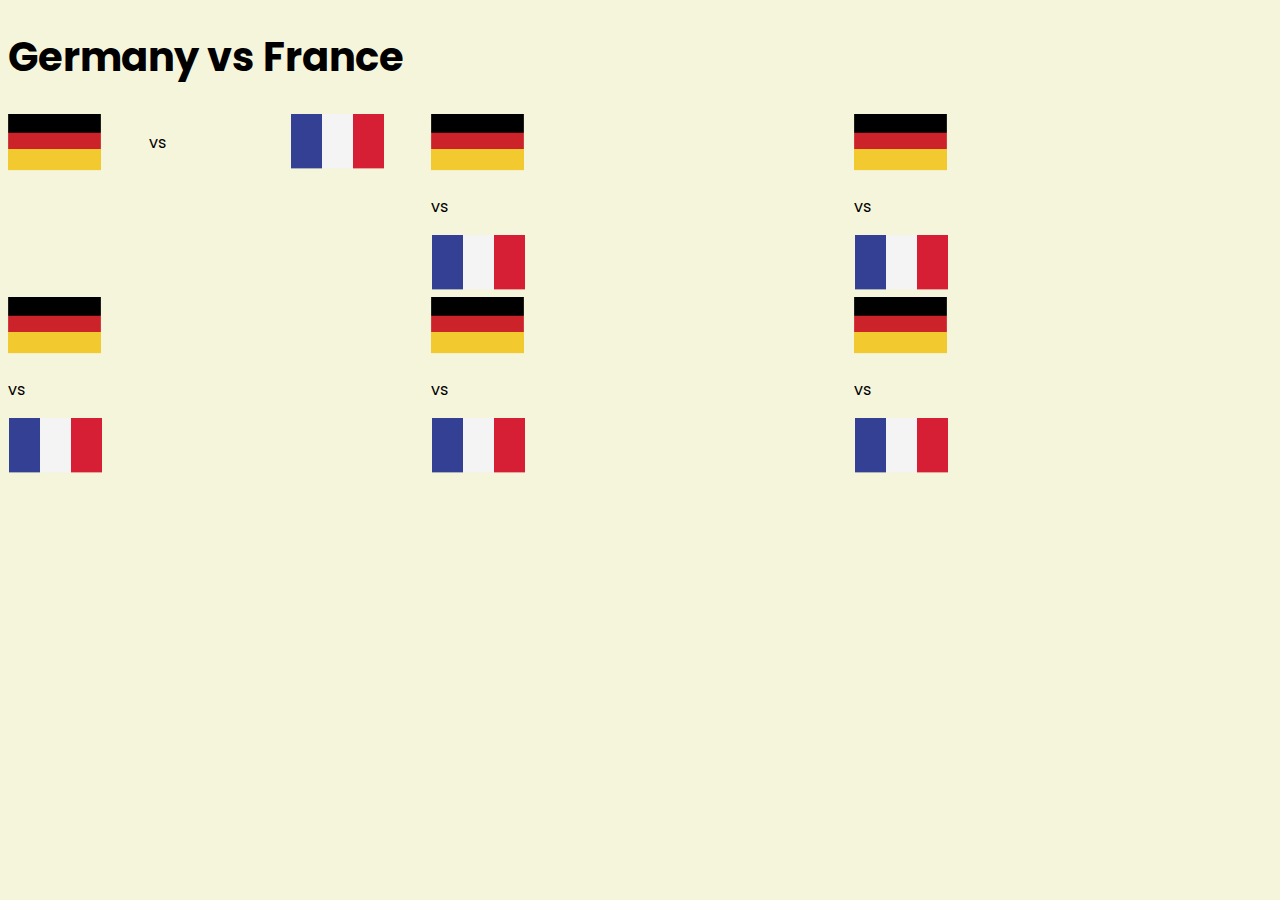
==== upcomming.html @ 7f94498f "working on3" ====
<!DOCTYPE html>
<html lang="en">

<head>
    <meta charset="UTF-8">
    <meta http-equiv="X-UA-Compatible" content="IE=edge">
    <meta name="viewport" content="width=device-width, initial-scale=1.0">
    <title>Document</title>
    <link rel="stylesheet" href="css/style.css">
</head>

<body>
    <h1>Germany vs France</h1>
    <div class="grid-flag">
        <div class="grid-flag">
            <div>
                <img src="assets/germany Flag.png" alt="">
            </div>
            <div>
                <p>vs</p>
            </div>
            <div><img src="assets/Flag.png" alt=""></div>
        </div>
        <div>
            <div>
                <img src="assets/germany Flag.png" alt="">
            </div>
            <div>
                <p>vs</p>
            </div>
            <div><img src="assets/Flag.png" alt=""></div>
        </div>
        <div>
            <div>
                <img src="assets/germany Flag.png" alt="">
            </div>
            <div>
                <p>vs</p>
            </div>
            <div><img src="assets/Flag.png" alt=""></div>
        </div>
        <div>
            <div>
                <img src="assets/germany Flag.png" alt="">
            </div>
            <div>
                <p>vs</p>
            </div>
            <div><img src="assets/Flag.png" alt=""></div>
        </div>
        <div>
            <div>
                <img src="assets/germany Flag.png" alt="">
            </div>
            <div>
                <p>vs</p>
            </div>
            <div><img src="assets/Flag.png" alt=""></div>
        </div>
        <div>
            <div>
                <img src="assets/germany Flag.png" alt="">
            </div>
            <div>
                <p>vs</p>
            </div>
            <div><img src="assets/Flag.png" alt=""></div>
        </div>
</body>

</html>
---- css/style.css ----
/* google font poppins */
@import url('https://fonts.googleapis.com/css2?family=Poppins:wght@400;500&display=swap');

/* common styles body */
body {
    font-family: 'Poppins', sans-serif;
    background-color: beige;
}

h1 {
    font-size: 40px;
}

/* main styles */
main {
    margin: 25px 60px 25px 60px;
}

/* header styles */
header {
    display: flex;
    padding-left: 80px;
    padding-right: 80px;
    padding-top: 60px;
    padding-bottom: 40px;
    background-color: rgb(22, 21, 21);
    margin-bottom: 20px;
    color: white;
}

.half-width {
    width: 50%;
}

.half-width img {
    width: 100%;
}

.link-button {
    padding: 5px 30px;
    background-color: rgb(206, 39, 39);
    text-decoration: none;
    color: white;
    font-weight: 700;
}

.fa-angle-right .filled {
    color: rgb(71, 63, 63);
    font-size: 20px;

}

/* Transfer container styles */
/* .player-transfer-padding {
    padding: 20px;
} */

.transfer-container {
    /* display: flex; */
    display: grid;
    grid-template-columns: repeat(2, 1fr);
    /* grid-column-gap: 20px; */
    justify-content: center;

}

.single-player-container {
    display: grid;
    grid-template-columns: repeat(3, 1fr);
    grid-column-gap: 15px;
    /* padding: 20px; */
    width: 70%;
    align-items: center;
}

.player {
    margin-bottom: 20px;
    border-radius: 14px;
    border: 2px solid;
}

.players img {
    width: 80%;
}

/* 3 button link style*/
.button-shape {
    text-decoration: none;
    text-align: center;

    background-color: white;

    border-radius: 5px;
    font-weight: 700;
    padding: 5px 20px;
}

.shape1 {
    text-decoration: none;
    color: black;
    background-color: white;
}

.shape2 {
    text-decoration: none;
    color: black;
}

#shape3 {
    text-decoration: none;
    background-color: red;
    color: black;
}

.half-width-Tsection-player {
    width: 70%;

}

.button-block {
    display: grid;
    grid-template-columns: repeat(1, 1fr);
    /* width: 210px; */
    height: 180px;
    padding: 20px;
    margin: 5px;
    background-color: rgb(20, 19, 19);
    /* border-color: black; */
    color: white;
    justify-content: center;
    align-items: center;
}

.transfer-shape {
    border: 1px solid;
    color: black;
    /* margin: 10px 10px 10px 10px; */
}

/* Trns-Live-padding */
.Trns-Live-padding {
    /* text-align: center; */
    justify-content: center;
    justify-items: center;

}

/* icon area */
.icon-area {
    padding-left: 15px;
    padding-right: 20px;
}

.icon-grid {
    display: grid;
    grid-template-columns: repeat(2, 1fr);
    grid-column-gap: 5px;
    /* padding: 10px; */
}

.transfer-block-pad {
    padding: 20px;
}

/* footer section */
footer {
    background-color: black;
    color: white;
    height: 250px;
    text-align: center;
    padding: 80px;
}

.footer-grid {
    display: grid;
    grid-template-rows: repeat(6, 1fr);
    /* grid-template-columns: repeat(1, 1fr); */
    align-items: center;
    justify-content: center;
}

.line {
    background-color: white;
    height: 2px;
    margin: 5px;
}

.fa {
    padding: 20px;
    font-size: 30px;
    width: 50px;
    text-align: center;
    text-decoration: none;
    margin: 5px 2px;
}

.fa:hover {
    opacity: 0.7;
}

.fa-facebook {
    color: white;
}

/* upcomming page section */
.grid-flag {
    display: grid;
    grid-template-columns: repeat(3, 1fr);
    grid-column-gap: 5px;
}

/* Media query */

/* Media query for mobile device */
@media only screen and (max-width:688px) {
    header {
        display: grid;
        grid-template-columns: repeat(1, 1fr);
        align-items: center;
    }

    .half-width {
        width: 50%;
    }

    .half-width img {
        width: 100%;
    }

    .transfer-container {
        display: grid;
        grid-template-columns: repeat(1, 1fr);
        grid-column-gap: 15px;
        justify-content: center;
        background-color: aquamarine;
    }

    .button-block {
        color: white;
    }

    .single-player-container {
        display: grid;
        grid-template-columns: repeat(1, 1fr);
        grid-column-gap: 15px;
        /* padding: 20px; */
        align-items: center;
    }

    footer>div {
        display: grid;
        grid-template-columns: repeat(1, 1fr);
        align-items: center;
        justify-content: center;
    }
}

/* Media query for tablet device */
@media (min-width:689px) and (max-width:992px) {
    .transfer-container {
        /* display: flex; */
        display: grid;
        grid-template-columns: repeat(1, 1fr);
        grid-column-gap: 15px;
        justify-content: center;
        background-color: aquamarine;

    }

    /* edit button shape */
    .button-shape {
        text-decoration: none;
        text-align: center;

        background-color: white;

        border-radius: 5px;
        font-weight: 700;
        padding: 5px 20px;
    }

    #shape3 {
        text-decoration: none;
        background-color: rgb(211, 50, 189);

    }

    .button-block {
        display: flex;

        /* margin: 5px; */
        /* border-color: black; */
        color: white;
        /* justify-content: center;
        align-items: center; */
    }

    .single-player-container {
        display: grid;
        grid-template-columns: repeat(2, 1fr);
        grid-column-gap: 15px;
        /* padding: 20px; */
        align-items: center;
    }
}
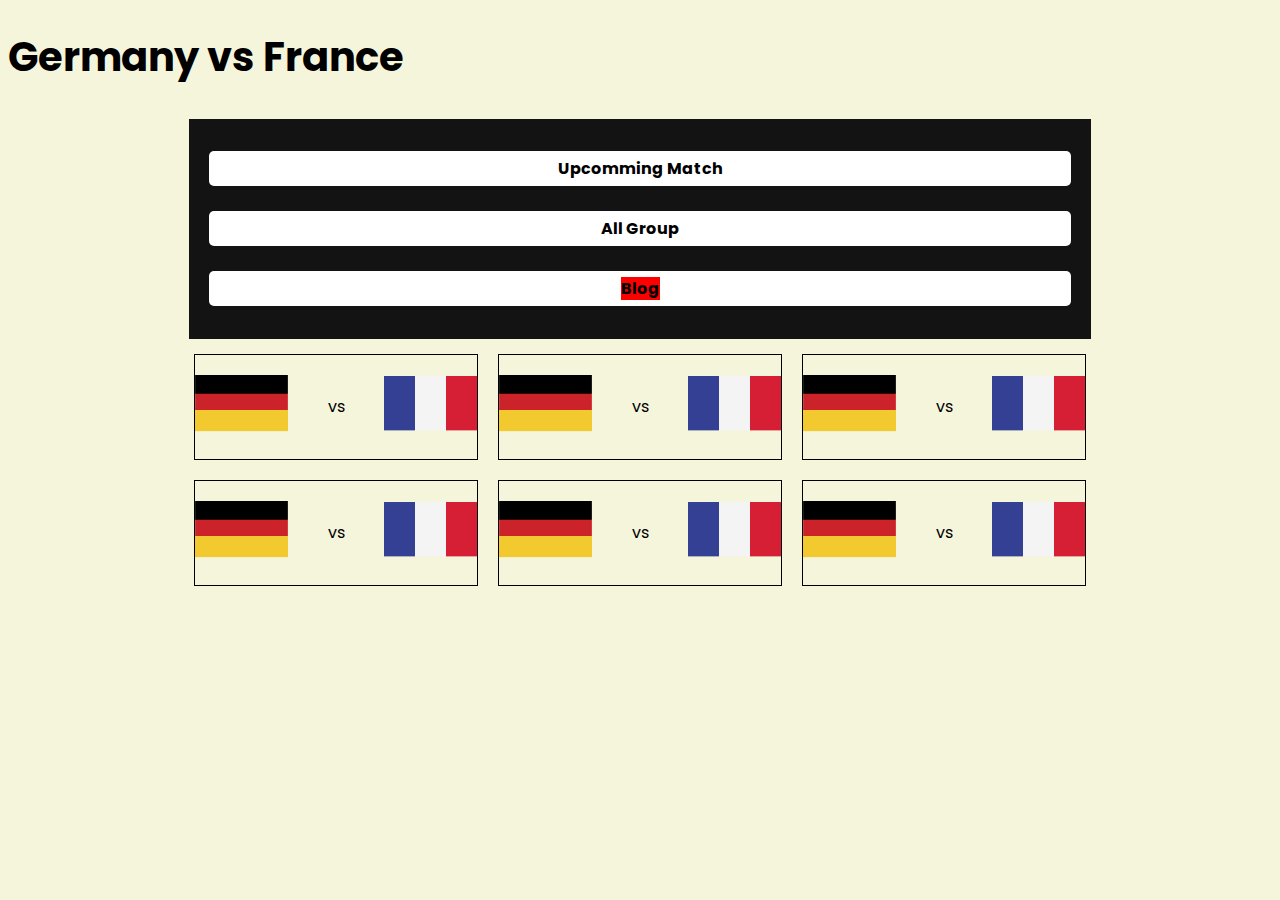
==== commit 0ca5d787: "Upcomming html page" ====
--- a/upcomming.html
+++ b/upcomming.html
@@ -11,61 +11,84 @@
 
 <body>
     <h1>Germany vs France</h1>
-    <div class="grid-flag">
-        <div class="grid-flag">
-            <div>
-                <img src="assets/germany Flag.png" alt="">
+    <section class="transfer-container-upcomming">
+        <div class="button-block-upcomming">
+            <div class="button-shape">
+                <a class="shape1" href="http://127.0.0.1:5500/upcomming.html" target="_blank"
+                    rel="noopener noreferrer">Upcomming
+                    Match</a>
             </div>
-            <div>
-                <p>vs</p>
+            <div class="button-shape">
+                <a class="shape2" href="http://" target="_blank" rel="noopener noreferrer">All
+                    Group</a>
             </div>
-            <div><img src="assets/Flag.png" alt=""></div>
+            <div class="button-shape">
+                <a id="shape3" href="http://" target="_blank" rel="noopener noreferrer">Blog</a>
+            </div>
         </div>
         <div>
-            <div>
-                <img src="assets/germany Flag.png" alt="">
+            <div class="grid-flag-container text-alignP">
+                <div class="grid-flag">
+                    <div>
+                        <img src="assets/germany Flag.png" alt="">
+                    </div>
+                    <div>
+                        <p>vs</p>
+                    </div>
+                    <div>
+                        <img src="assets/Flag.png" alt="">
+                    </div>
+                </div>
+                <div class="grid-flag">
+                    <div>
+                        <img src="assets/germany Flag.png" alt="">
+                    </div>
+                    <div>
+                        <p>vs</p>
+                    </div>
+                    <div><img src="assets/Flag.png" alt=""></div>
+                </div>
+                <div class="grid-flag">
+                    <div>
+                        <img src="assets/germany Flag.png" alt="">
+                    </div>
+                    <div>
+                        <p>vs</p>
+                    </div>
+                    <div><img src="assets/Flag.png" alt=""></div>
+                </div>
+                <div class="grid-flag">
+                    <div>
+                        <img src="assets/germany Flag.png" alt="">
+                    </div>
+                    <div>
+                        <p>vs</p>
+                    </div>
+                    <div>
+                        <img src="assets/Flag.png" alt="">
+                    </div>
+                </div>
+                <div class="grid-flag">
+                    <div>
+                        <img src="assets/germany Flag.png" alt="">
+                    </div>
+                    <div>
+                        <p>vs</p>
+                    </div>
+                    <div><img src="assets/Flag.png" alt=""></div>
+                </div>
+                <div class="grid-flag">
+                    <div>
+                        <img src="assets/germany Flag.png" alt="">
+                    </div>
+                    <div>
+                        <p>vs</p>
+                    </div>
+                    <div><img src="assets/Flag.png" alt=""></div>
+                </div>
             </div>
-            <div>
-                <p>vs</p>
-            </div>
-            <div><img src="assets/Flag.png" alt=""></div>
         </div>
-        <div>
-            <div>
-                <img src="assets/germany Flag.png" alt="">
-            </div>
-            <div>
-                <p>vs</p>
-            </div>
-            <div><img src="assets/Flag.png" alt=""></div>
-        </div>
-        <div>
-            <div>
-                <img src="assets/germany Flag.png" alt="">
-            </div>
-            <div>
-                <p>vs</p>
-            </div>
-            <div><img src="assets/Flag.png" alt=""></div>
-        </div>
-        <div>
-            <div>
-                <img src="assets/germany Flag.png" alt="">
-            </div>
-            <div>
-                <p>vs</p>
-            </div>
-            <div><img src="assets/Flag.png" alt=""></div>
-        </div>
-        <div>
-            <div>
-                <img src="assets/germany Flag.png" alt="">
-            </div>
-            <div>
-                <p>vs</p>
-            </div>
-            <div><img src="assets/Flag.png" alt=""></div>
-        </div>
+    </section>
 </body>
 
 </html>--- a/css/style.css
+++ b/css/style.css
@@ -131,6 +131,30 @@
     align-items: center;
 }
 
+/* button block for upcomming page */
+
+.button-block-upcomming {
+    display: grid;
+    grid-template-columns: repeat(1, 1fr);
+    /* width: 210px; */
+    height: 180px;
+    padding: 20px;
+    margin: 5px;
+    background-color: rgb(20, 19, 19);
+    /* border-color: black; */
+    color: white;
+    justify-content: center;
+    align-items: center;
+}
+
+.transfer-container-upcomming {
+    /* display: flex; */
+    display: grid;
+    grid-template-rows: 2, 1fr 3fr;
+    /* grid-column-gap: 20px; */
+    justify-content: center;
+}
+
 .transfer-shape {
     border: 1px solid;
     color: black;
@@ -203,10 +227,32 @@
 }
 
 /* upcomming page section */
+.grid-flag-container {
+    display: grid;
+    grid-template-columns: repeat(3, 1fr);
+    grid-column-gap: 0px;
+
+    justify-content: center;
+    align-items: center;
+
+}
+
 .grid-flag {
     display: grid;
     grid-template-columns: repeat(3, 1fr);
-    grid-column-gap: 5px;
+    grid-column-gap: 0px;
+    border: 1px solid;
+    justify-content: center;
+    align-items: center;
+    /* padding-left: 13%; */
+    padding-top: 20px;
+    padding-bottom: 20px;
+    margin: 10px;
+
+}
+
+.text-alignP {
+    text-align: center;
 }
 
 /* Media query */
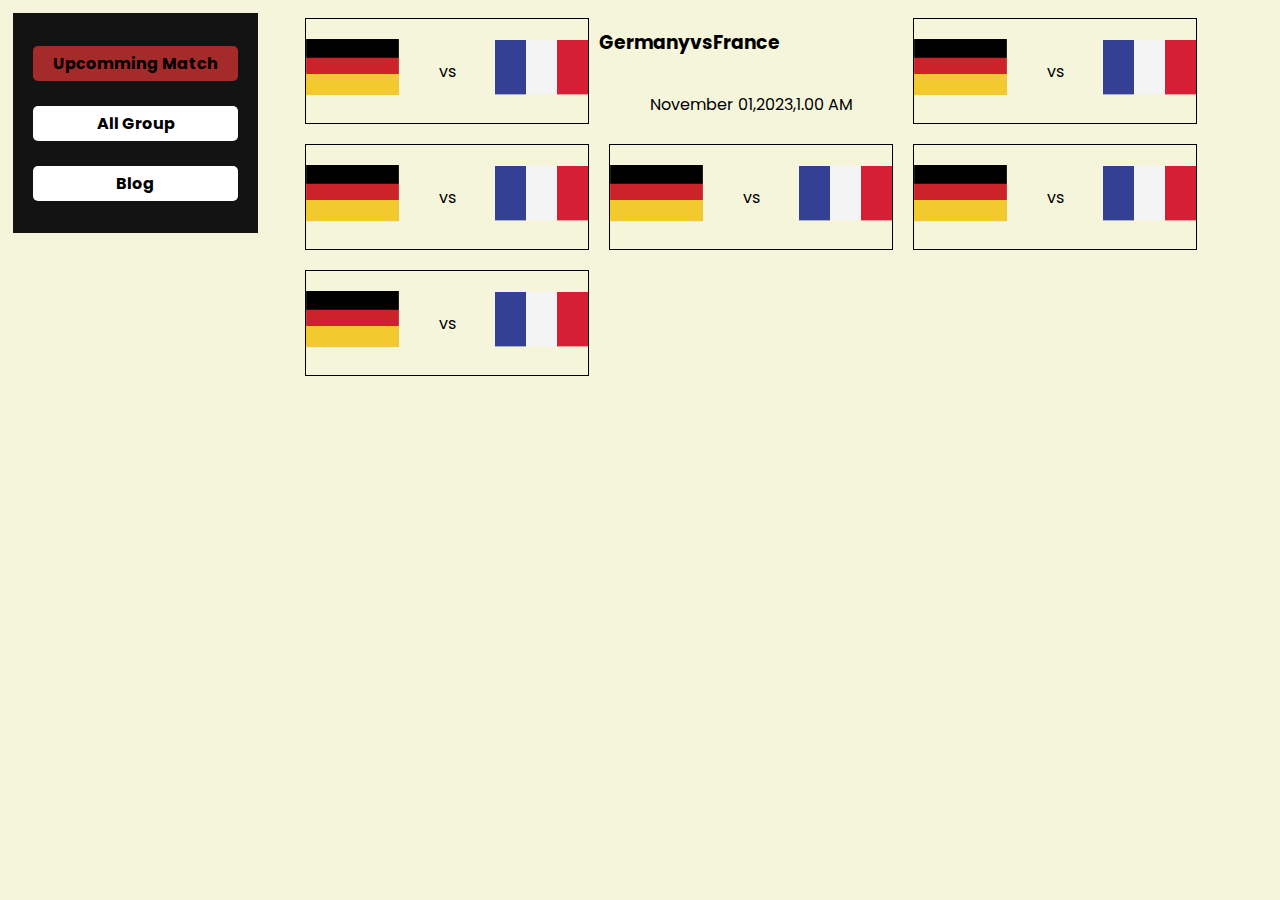
==== commit 9478537b: "upcomming commit" ====
--- a/upcomming.html
+++ b/upcomming.html
@@ -10,10 +10,9 @@
 </head>
 
 <body>
-    <h1>Germany vs France</h1>
     <section class="transfer-container-upcomming">
         <div class="button-block-upcomming">
-            <div class="button-shape">
+            <div style="background-color: brown;" class="button-shape">
                 <a class="shape1" href="http://127.0.0.1:5500/upcomming.html" target="_blank"
                     rel="noopener noreferrer">Upcomming
                     Match</a>
@@ -26,6 +25,7 @@
                 <a id="shape3" href="http://" target="_blank" rel="noopener noreferrer">Blog</a>
             </div>
         </div>
+
         <div>
             <div class="grid-flag-container text-alignP">
                 <div class="grid-flag">
@@ -38,6 +38,24 @@
                     <div>
                         <img src="assets/Flag.png" alt="">
                     </div>
+                </div>
+                <div>
+                    <div class="grid-text">
+                        <div>
+                            <h3>Germany</h3>
+                        </div>
+                        <div>
+                            <h3>vs</h3>
+                        </div>
+                        <div>
+                            <h3>France</h3>
+                        </div>
+
+                    </div>
+                    <div>
+                        <p>November 01,2023,1.00 AM</p>
+                    </div>
+
                 </div>
                 <div class="grid-flag">
                     <div>
--- a/css/style.css
+++ b/css/style.css
@@ -17,24 +17,35 @@
 }
 
 /* header styles */
-header {
+.header {
     display: flex;
-    padding-left: 80px;
-    padding-right: 80px;
-    padding-top: 60px;
-    padding-bottom: 40px;
+    /* padding-left: 80px;
+    /* padding-right: 80px;* */
+    padding-top: 30px;
+    /* padding-bottom: 40px; */
     background-color: rgb(22, 21, 21);
-    margin-bottom: 20px;
-    color: white;
-}
-
-.half-width {
+    margin-bottom: 30px;
+    color: white;
+    justify-content: center;
+
+}
+
+.header-sect-1 {
     width: 50%;
-}
-
-.half-width img {
+    transition: background-color 2s ease-out 100ms
+}
+
+.header-sect-1:hover {
+    background-color: aquamarine;
+}
+
+.header-sect-2 img {
     width: 100%;
-}
+    margin-bottom: -7px;
+}
+
+
+
 
 .link-button {
     padding: 5px 30px;
@@ -76,11 +87,11 @@
 .player {
     margin-bottom: 20px;
     border-radius: 14px;
-    border: 2px solid;
+    border: 1px solid rgb(216, 207, 207);
 }
 
 .players img {
-    width: 80%;
+    width: 100%;
 }
 
 /* 3 button link style*/
@@ -89,7 +100,6 @@
     text-align: center;
 
     background-color: white;
-
     border-radius: 5px;
     font-weight: 700;
     padding: 5px 20px;
@@ -98,7 +108,7 @@
 .shape1 {
     text-decoration: none;
     color: black;
-    background-color: white;
+    /* background-color: white; */
 }
 
 .shape2 {
@@ -108,7 +118,6 @@
 
 #shape3 {
     text-decoration: none;
-    background-color: red;
     color: black;
 }
 
@@ -118,6 +127,22 @@
 }
 
 .button-block {
+    display: grid;
+    grid-template-columns: repeat(1, 1fr);
+    /* width: 200px; */
+    height: 180px;
+    padding: 20px;
+    margin: 5px;
+    background-color: rgb(20, 19, 19);
+    /* border-color: black; */
+    color: white;
+    justify-content: center;
+    align-items: center;
+}
+
+/* button block for upcomming page */
+
+.button-block-upcomming {
     display: grid;
     grid-template-columns: repeat(1, 1fr);
     /* width: 210px; */
@@ -131,28 +156,9 @@
     align-items: center;
 }
 
-/* button block for upcomming page */
-
-.button-block-upcomming {
-    display: grid;
-    grid-template-columns: repeat(1, 1fr);
-    /* width: 210px; */
-    height: 180px;
-    padding: 20px;
-    margin: 5px;
-    background-color: rgb(20, 19, 19);
-    /* border-color: black; */
-    color: white;
-    justify-content: center;
-    align-items: center;
-}
-
 .transfer-container-upcomming {
-    /* display: flex; */
-    display: grid;
-    grid-template-rows: 2, 1fr 3fr;
-    /* grid-column-gap: 20px; */
-    justify-content: center;
+    display: flex;
+    gap: 2rem;
 }
 
 .transfer-shape {
@@ -176,10 +182,9 @@
 }
 
 .icon-grid {
-    display: grid;
-    grid-template-columns: repeat(2, 1fr);
-    grid-column-gap: 5px;
-    /* padding: 10px; */
+    display: flex;
+    align-items: center;
+    padding-right: 20px;
 }
 
 .transfer-block-pad {
@@ -197,15 +202,15 @@
 
 .footer-grid {
     display: grid;
-    grid-template-rows: repeat(6, 1fr);
+    grid-template-columns: repeat(6, 1fr);
     /* grid-template-columns: repeat(1, 1fr); */
     align-items: center;
     justify-content: center;
 }
 
 .line {
-    background-color: white;
-    height: 2px;
+    background-color: rgb(117, 102, 102);
+    height: 1px;
     margin: 5px;
 }
 
@@ -251,6 +256,12 @@
 
 }
 
+.grid-text {
+    display: flex;
+    /* grid-template-columns: repeat(2, 1fr); */
+    text-align: center;
+}
+
 .text-alignP {
     text-align: center;
 }
@@ -258,31 +269,37 @@
 /* Media query */
 
 /* Media query for mobile device */
-@media only screen and (max-width:688px) {
-    header {
-        display: grid;
-        grid-template-columns: repeat(1, 1fr);
-        align-items: center;
-    }
-
-    .half-width {
-        width: 50%;
-    }
-
-    .half-width img {
+/* Media query for mobile device */
+@media only screen and (max-width: 688px) {
+    .header {
+        flex-direction: column;
+        padding-left: 10px;
+        padding-right: 10px;
+        gap: 2rem;
+        justify-content: center;
+    }
+
+    .header-sect-1 {
         width: 100%;
+        display: flex;
+        flex-direction: column;
+        align-items: center;
+    }
+
+    .header-sect-1-description {
+        text-align: center;
+    }
+
+    .header-sect-2 img {
+        width: 100%;
+        margin-bottom: 0px;
+        display: flex;
+        justify-content: center;
     }
 
     .transfer-container {
         display: grid;
         grid-template-columns: repeat(1, 1fr);
-        grid-column-gap: 15px;
-        justify-content: center;
-        background-color: aquamarine;
-    }
-
-    .button-block {
-        color: white;
     }
 
     .single-player-container {
@@ -293,11 +310,18 @@
         align-items: center;
     }
 
-    footer>div {
-        display: grid;
-        grid-template-columns: repeat(1, 1fr);
-        align-items: center;
-        justify-content: center;
+    .footer-grid {
+        display: grid;
+        grid-template-columns: repeat(1, 1fr);
+        /* grid-template-columns: repeat(1, 1fr); */
+        align-items: center;
+        justify-content: center;
+        background-color: black;
+    }
+
+    .social-mobile-view {
+        display: grid;
+        grid-template-columns: repeat(1, 1fr);
     }
 }
 
@@ -327,18 +351,21 @@
 
     #shape3 {
         text-decoration: none;
-        background-color: rgb(211, 50, 189);
-
+
+    }
+
+    .blog-button-color {
+        background-color: blueviolet;
     }
 
     .button-block {
-        display: flex;
-
+        display: grid;
+        grid-template-columns: repeat(3, 1fr);
         /* margin: 5px; */
         /* border-color: black; */
         color: white;
-        /* justify-content: center;
-        align-items: center; */
+        justify-content: center;
+        align-items: center;
     }
 
     .single-player-container {
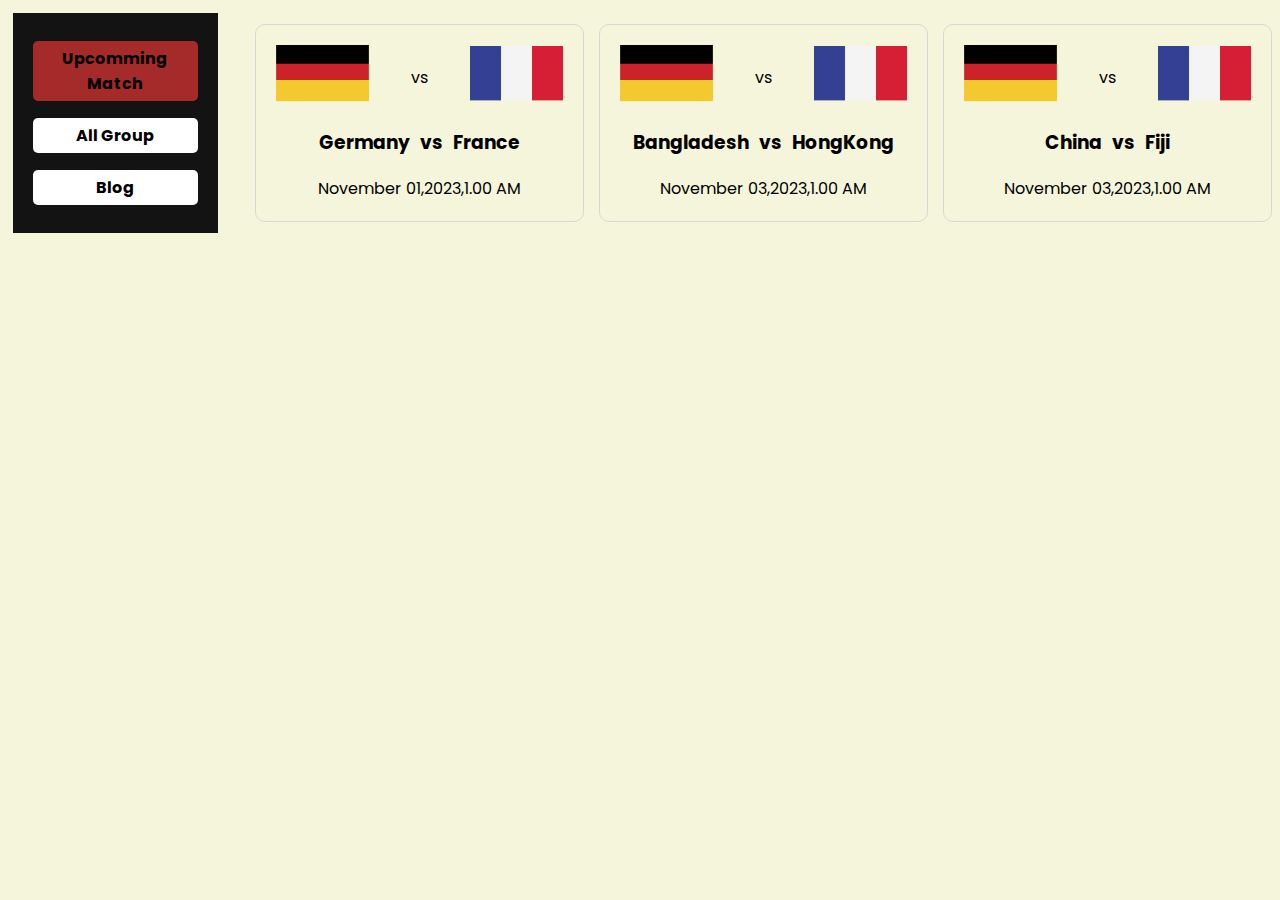
==== commit de0c7dc1: "pre-final01" ====
--- a/upcomming.html
+++ b/upcomming.html
@@ -5,7 +5,7 @@
     <meta charset="UTF-8">
     <meta http-equiv="X-UA-Compatible" content="IE=edge">
     <meta name="viewport" content="width=device-width, initial-scale=1.0">
-    <title>Document</title>
+    <title>Upcomming Match</title>
     <link rel="stylesheet" href="css/style.css">
 </head>
 
@@ -26,8 +26,9 @@
             </div>
         </div>
 
-        <div>
-            <div class="grid-flag-container text-alignP">
+
+        <div class="grid-flag-container">
+            <section class="grid-item">
                 <div class="grid-flag">
                     <div>
                         <img src="assets/germany Flag.png" alt="">
@@ -40,41 +41,18 @@
                     </div>
                 </div>
                 <div>
-                    <div class="grid-text">
-                        <div>
-                            <h3>Germany</h3>
-                        </div>
-                        <div>
-                            <h3>vs</h3>
-                        </div>
-                        <div>
-                            <h3>France</h3>
-                        </div>
+                    <div class="team-info">
+                        <h3>Germany</h3>
 
+                        <h3>vs</h3>
+
+                        <h3>France</h3>
                     </div>
-                    <div>
-                        <p>November 01,2023,1.00 AM</p>
-                    </div>
+                    <div class="time-info">November 01,2023,1.00 AM</div>
+                </div>
+            </section>
 
-                </div>
-                <div class="grid-flag">
-                    <div>
-                        <img src="assets/germany Flag.png" alt="">
-                    </div>
-                    <div>
-                        <p>vs</p>
-                    </div>
-                    <div><img src="assets/Flag.png" alt=""></div>
-                </div>
-                <div class="grid-flag">
-                    <div>
-                        <img src="assets/germany Flag.png" alt="">
-                    </div>
-                    <div>
-                        <p>vs</p>
-                    </div>
-                    <div><img src="assets/Flag.png" alt=""></div>
-                </div>
+            <section class="grid-item">
                 <div class="grid-flag">
                     <div>
                         <img src="assets/germany Flag.png" alt="">
@@ -86,6 +64,19 @@
                         <img src="assets/Flag.png" alt="">
                     </div>
                 </div>
+                <div>
+                    <div class="team-info">
+                        <h3>Bangladesh</h3>
+
+                        <h3>vs</h3>
+
+                        <h3>HongKong</h3>
+                    </div>
+                    <div class="time-info">November 03,2023,1.00 AM</div>
+                </div>
+            </section>
+
+            <section class="grid-item">
                 <div class="grid-flag">
                     <div>
                         <img src="assets/germany Flag.png" alt="">
@@ -93,19 +84,23 @@
                     <div>
                         <p>vs</p>
                     </div>
-                    <div><img src="assets/Flag.png" alt=""></div>
+                    <div>
+                        <img src="assets/Flag.png" alt="">
+                    </div>
                 </div>
-                <div class="grid-flag">
-                    <div>
-                        <img src="assets/germany Flag.png" alt="">
+                <div>
+                    <div class="team-info">
+                        <h3>China</h3>
+
+                        <h3>vs</h3>
+
+                        <h3>Fiji</h3>
                     </div>
-                    <div>
-                        <p>vs</p>
-                    </div>
-                    <div><img src="assets/Flag.png" alt=""></div>
+                    <div class="time-info">November 03,2023,1.00 AM</div>
                 </div>
-            </div>
+            </section>
         </div>
+
     </section>
 </body>
 
--- a/css/style.css
+++ b/css/style.css
@@ -234,32 +234,36 @@
 /* upcomming page section */
 .grid-flag-container {
     display: grid;
+    width: 100%;
     grid-template-columns: repeat(3, 1fr);
-    grid-column-gap: 0px;
-
-    justify-content: center;
-    align-items: center;
-
+    gap: 15px;
+    justify-content: center;
+    align-items: center;
+
+}
+
+.grid-item {
+    border: 1px solid #d7d7d7;
+    padding: 20px;
+    border-radius: 10px;
 }
 
 .grid-flag {
-    display: grid;
-    grid-template-columns: repeat(3, 1fr);
-    grid-column-gap: 0px;
-    border: 1px solid;
-    justify-content: center;
-    align-items: center;
-    /* padding-left: 13%; */
-    padding-top: 20px;
-    padding-bottom: 20px;
-    margin: 10px;
-
-}
-
-.grid-text {
-    display: flex;
-    /* grid-template-columns: repeat(2, 1fr); */
-    text-align: center;
+    display: flex;
+    justify-content: space-between;
+    align-items: center;
+
+}
+
+.time-info {
+    text-align: center;
+}
+
+.team-info {
+    display: flex;
+    align-items: center;
+    justify-content: center;
+    gap: 10px;
 }
 
 .text-alignP {
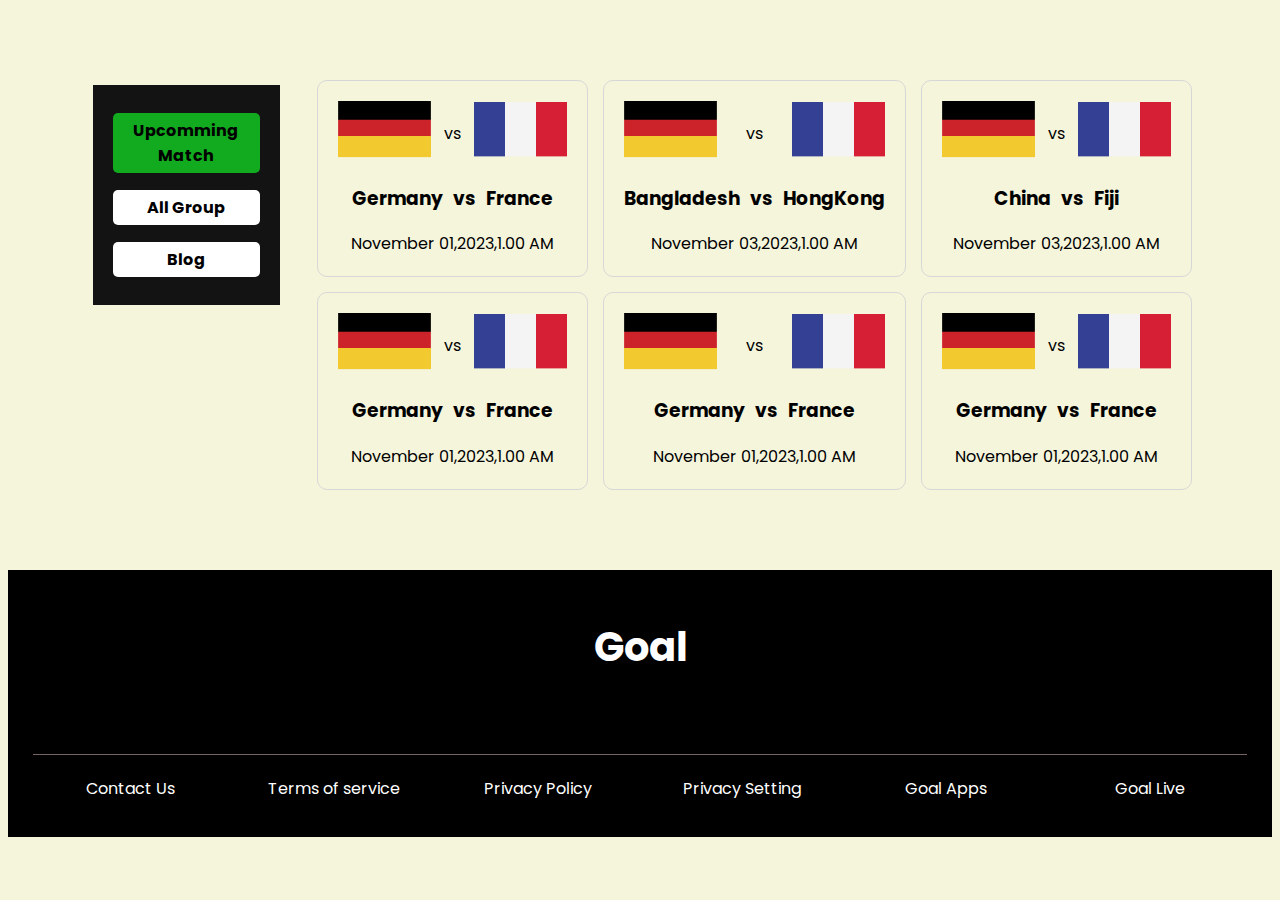
==== commit 54ca06a9: "upcomming" ====
--- a/upcomming.html
+++ b/upcomming.html
@@ -12,7 +12,7 @@
 <body>
     <section class="transfer-container-upcomming">
         <div class="button-block-upcomming">
-            <div style="background-color: brown;" class="button-shape">
+            <div style="background-color: rgb(18, 170, 30)" class="button-shape">
                 <a class="shape1" href="http://127.0.0.1:5500/upcomming.html" target="_blank"
                     rel="noopener noreferrer">Upcomming
                     Match</a>
@@ -99,9 +99,112 @@
                     <div class="time-info">November 03,2023,1.00 AM</div>
                 </div>
             </section>
+            <section class="grid-item">
+                <div class="grid-flag">
+                    <div>
+                        <img src="assets/germany Flag.png" alt="">
+                    </div>
+                    <div>
+                        <p>vs</p>
+                    </div>
+                    <div>
+                        <img src="assets/Flag.png" alt="">
+                    </div>
+                </div>
+                <div>
+                    <div class="team-info">
+                        <h3>Germany</h3>
+
+                        <h3>vs</h3>
+
+                        <h3>France</h3>
+                    </div>
+                    <div class="time-info">November 01,2023,1.00 AM</div>
+                </div>
+            </section>
+            <section class="grid-item">
+                <div class="grid-flag">
+                    <div>
+                        <img src="assets/germany Flag.png" alt="">
+                    </div>
+                    <div>
+                        <p>vs</p>
+                    </div>
+                    <div>
+                        <img src="assets/Flag.png" alt="">
+                    </div>
+                </div>
+                <div>
+                    <div class="team-info">
+                        <h3>Germany</h3>
+
+                        <h3>vs</h3>
+
+                        <h3>France</h3>
+                    </div>
+                    <div class="time-info">November 01,2023,1.00 AM</div>
+                </div>
+            </section>
+            <section class="grid-item">
+                <div class="grid-flag">
+                    <div>
+                        <img src="assets/germany Flag.png" alt="">
+                    </div>
+                    <div>
+                        <p>vs</p>
+                    </div>
+                    <div>
+                        <img src="assets/Flag.png" alt="">
+                    </div>
+                </div>
+                <div>
+                    <div class="team-info">
+                        <h3>Germany</h3>
+
+                        <h3>vs</h3>
+
+                        <h3>France</h3>
+                    </div>
+                    <div class="time-info">November 01,2023,1.00 AM</div>
+                </div>
+            </section>
+
         </div>
 
     </section>
+    <footer>
+        <h1>Goal</h1>
+
+        <div class="social-mobile-view ">
+            <a target="_blank" href="https://www.facebook.com/" class="fa fa-facebook"></a>
+            <a target="_blank" href="https://www.linkedin.com/feed/" class="fa fa-twitter"></a>
+            <a target="_blank" href="https://www.linkedin.com/feed/" class="fa fa-pinterest"></a>
+            <a target="_blank" href="https://www.linkedin.com/feed/" class="fa fa-linkedin"></a>
+        </div>
+        <div class="line"></div>
+        <div class="footer-grid">
+            <div>
+                <p>Contact Us</p>
+            </div>
+            <div>
+                <p>Terms of service</p>
+            </div>
+            <div>
+                <p>Privacy Policy</p>
+            </div>
+            <div>
+                <p>Privacy Setting</p>
+            </div>
+            <div>
+                <p>Goal Apps</p>
+            </div>
+            <div>
+                <p>Goal Live</p>
+            </div>
+        </div>
+        <!-- style social media button -->
+
+    </footer>
 </body>
 
 </html>--- a/css/style.css
+++ b/css/style.css
@@ -13,7 +13,7 @@
 
 /* main styles */
 main {
-    margin: 25px 60px 25px 60px;
+    margin: 25px 70px 25px 70px;
 }
 
 /* header styles */
@@ -102,7 +102,7 @@
     background-color: white;
     border-radius: 5px;
     font-weight: 700;
-    padding: 5px 20px;
+    padding: 5px 10px;
 }
 
 .shape1 {
@@ -131,7 +131,7 @@
     grid-template-columns: repeat(1, 1fr);
     /* width: 200px; */
     height: 180px;
-    padding: 20px;
+    padding: 10px;
     margin: 5px;
     background-color: rgb(20, 19, 19);
     /* border-color: black; */
@@ -159,6 +159,7 @@
 .transfer-container-upcomming {
     display: flex;
     gap: 2rem;
+    margin: 80px;
 }
 
 .transfer-shape {
@@ -195,9 +196,9 @@
 footer {
     background-color: black;
     color: white;
-    height: 250px;
+    /* height: 250px; */
     text-align: center;
-    padding: 80px;
+    padding: 20px;
 }
 
 .footer-grid {
@@ -306,6 +307,11 @@
         grid-template-columns: repeat(1, 1fr);
     }
 
+    .transfer-container-upcomming {
+        display: grid;
+        grid-template-columns: repeat(1, 1fr);
+    }
+
     .single-player-container {
         display: grid;
         grid-template-columns: repeat(1, 1fr);
@@ -314,18 +320,26 @@
         align-items: center;
     }
 
+    .grid-flag-container {
+        display: grid;
+        grid-template-columns: repeat(1, 1fr);
+        grid-column-gap: 15px;
+        /* padding: 20px; */
+        align-items: center;
+    }
+
     .footer-grid {
         display: grid;
         grid-template-columns: repeat(1, 1fr);
         /* grid-template-columns: repeat(1, 1fr); */
         align-items: center;
         justify-content: center;
-        background-color: black;
+        /* background-color: black; */
     }
 
     .social-mobile-view {
         display: grid;
-        grid-template-columns: repeat(1, 1fr);
+        grid-template-columns: repeat(4, 1fr);
     }
 }
 
@@ -341,16 +355,29 @@
 
     }
 
+    .transfer-container-upcomming {
+        display: grid;
+        grid-template-columns: repeat(1, 1fr);
+    }
+
+    .grid-flag-container {
+        display: grid;
+        grid-template-columns: repeat(2, 1fr);
+        grid-column-gap: 15px;
+        /* padding: 20px; */
+        align-items: center;
+    }
+
     /* edit button shape */
     .button-shape {
         text-decoration: none;
         text-align: center;
-
+        margin: 2px;
         background-color: white;
 
         border-radius: 5px;
         font-weight: 700;
-        padding: 5px 20px;
+        padding: 5px 15px;
     }
 
     #shape3 {
@@ -365,7 +392,6 @@
     .button-block {
         display: grid;
         grid-template-columns: repeat(3, 1fr);
-        /* margin: 5px; */
         /* border-color: black; */
         color: white;
         justify-content: center;
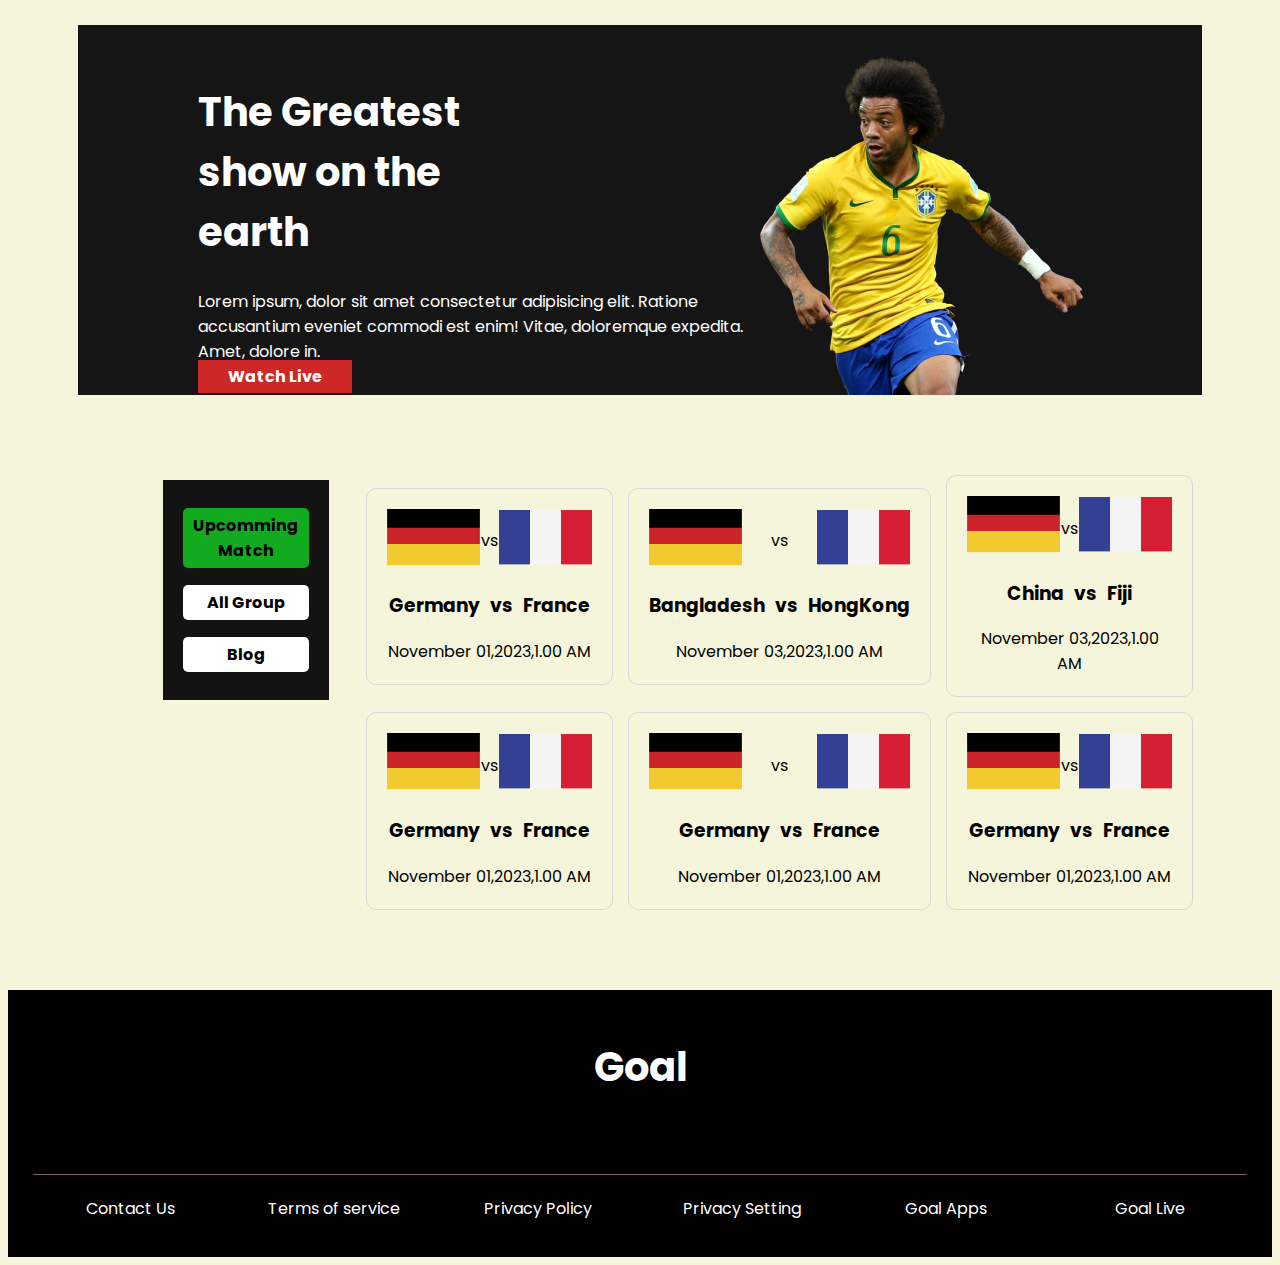
==== commit 92d0ecd1: "Pre Test" ====
--- a/upcomming.html
+++ b/upcomming.html
@@ -10,168 +10,192 @@
 </head>
 
 <body>
-    <section class="transfer-container-upcomming">
-        <div class="button-block-upcomming">
-            <div style="background-color: rgb(18, 170, 30)" class="button-shape">
-                <a class="shape1" href="http://127.0.0.1:5500/upcomming.html" target="_blank"
-                    rel="noopener noreferrer">Upcomming
-                    Match</a>
-            </div>
-            <div class="button-shape">
-                <a class="shape2" href="http://" target="_blank" rel="noopener noreferrer">All
-                    Group</a>
-            </div>
-            <div class="button-shape">
-                <a id="shape3" href="http://" target="_blank" rel="noopener noreferrer">Blog</a>
-            </div>
-        </div>
-
-
-        <div class="grid-flag-container">
-            <section class="grid-item">
-                <div class="grid-flag">
-                    <div>
-                        <img src="assets/germany Flag.png" alt="">
-                    </div>
-                    <div>
-                        <p>vs</p>
-                    </div>
-                    <div>
-                        <img src="assets/Flag.png" alt="">
-                    </div>
-                </div>
+    <main>
+        <header class="header">
+            <div class="header-sect-1">
                 <div>
-                    <div class="team-info">
-                        <h3>Germany</h3>
-
-                        <h3>vs</h3>
-
-                        <h3>France</h3>
-                    </div>
-                    <div class="time-info">November 01,2023,1.00 AM</div>
-                </div>
-            </section>
-
-            <section class="grid-item">
-                <div class="grid-flag">
-                    <div>
-                        <img src="assets/germany Flag.png" alt="">
-                    </div>
-                    <div>
-                        <p>vs</p>
-                    </div>
-                    <div>
-                        <img src="assets/Flag.png" alt="">
-                    </div>
-                </div>
-                <div>
-                    <div class="team-info">
-                        <h3>Bangladesh</h3>
-
-                        <h3>vs</h3>
-
-                        <h3>HongKong</h3>
-                    </div>
-                    <div class="time-info">November 03,2023,1.00 AM</div>
-                </div>
-            </section>
-
-            <section class="grid-item">
-                <div class="grid-flag">
-                    <div>
-                        <img src="assets/germany Flag.png" alt="">
-                    </div>
-                    <div>
-                        <p>vs</p>
-                    </div>
-                    <div>
-                        <img src="assets/Flag.png" alt="">
-                    </div>
-                </div>
-                <div>
-                    <div class="team-info">
-                        <h3>China</h3>
-
-                        <h3>vs</h3>
-
-                        <h3>Fiji</h3>
-                    </div>
-                    <div class="time-info">November 03,2023,1.00 AM</div>
-                </div>
-            </section>
-            <section class="grid-item">
-                <div class="grid-flag">
-                    <div>
-                        <img src="assets/germany Flag.png" alt="">
-                    </div>
-                    <div>
-                        <p>vs</p>
-                    </div>
-                    <div>
-                        <img src="assets/Flag.png" alt="">
-                    </div>
-                </div>
-                <div>
-                    <div class="team-info">
-                        <h3>Germany</h3>
-
-                        <h3>vs</h3>
-
-                        <h3>France</h3>
-                    </div>
-                    <div class="time-info">November 01,2023,1.00 AM</div>
-                </div>
-            </section>
-            <section class="grid-item">
-                <div class="grid-flag">
-                    <div>
-                        <img src="assets/germany Flag.png" alt="">
-                    </div>
-                    <div>
-                        <p>vs</p>
-                    </div>
-                    <div>
-                        <img src="assets/Flag.png" alt="">
-                    </div>
-                </div>
-                <div>
-                    <div class="team-info">
-                        <h3>Germany</h3>
-
-                        <h3>vs</h3>
-
-                        <h3>France</h3>
-                    </div>
-                    <div class="time-info">November 01,2023,1.00 AM</div>
-                </div>
-            </section>
-            <section class="grid-item">
-                <div class="grid-flag">
-                    <div>
-                        <img src="assets/germany Flag.png" alt="">
-                    </div>
-                    <div>
-                        <p>vs</p>
-                    </div>
-                    <div>
-                        <img src="assets/Flag.png" alt="">
-                    </div>
-                </div>
-                <div>
-                    <div class="team-info">
-                        <h3>Germany</h3>
-
-                        <h3>vs</h3>
-
-                        <h3>France</h3>
-                    </div>
-                    <div class="time-info">November 01,2023,1.00 AM</div>
-                </div>
-            </section>
-
-        </div>
-
-    </section>
+                    <h1>The Greatest <br>show on the <br> earth</h1>
+
+                    <span class="header-sect-1-description">Lorem ipsum, dolor sit amet consectetur adipisicing elit.
+                        Ratione accusantium eveniet commodi est
+                        enim!
+                        Vitae, doloremque expedita. Amet, dolore in.</span>
+                    <br>
+                    <div>
+                        <a class="link-button" href="https://www.youtube.com/watch?v=fJwJyI7V76Y" target="_blank"
+                            rel="noopener noreferrer">Watch Live <i class="fas fa-angle-right filled"></i> </a>
+                    </div>
+                </div>
+
+                <!-- <i class="fa-solid fa-angle-right"></i> -->
+            </div>
+            <div class="header-sect-2">
+                <img src="assets/Banner Image.png" alt="">
+            </div>
+        </header>
+        <section class="transfer-container-upcomming">
+            <div class="button-block-upcomming">
+                <div style="background-color: rgb(18, 170, 30)" class="button-shape">
+                    <a class="shape1" href="http://127.0.0.1:5500/upcomming.html" target="_blank"
+                        rel="noopener noreferrer">Upcomming
+                        Match</a>
+                </div>
+                <div class="button-shape">
+                    <a class="shape2" href="http://" target="_blank" rel="noopener noreferrer">All
+                        Group</a>
+                </div>
+                <div class="button-shape">
+                    <a id="shape3" href="http://" target="_blank" rel="noopener noreferrer">Blog</a>
+                </div>
+            </div>
+
+
+            <div class="grid-flag-container">
+                <section class="grid-item">
+                    <div class="grid-flag">
+                        <div>
+                            <img src="assets/germany Flag.png" alt="">
+                        </div>
+                        <div>
+                            <p>vs</p>
+                        </div>
+                        <div>
+                            <img src="assets/Flag.png" alt="">
+                        </div>
+                    </div>
+                    <div>
+                        <div class="team-info">
+                            <h3>Germany</h3>
+
+                            <h3>vs</h3>
+
+                            <h3>France</h3>
+                        </div>
+                        <div class="time-info">November 01,2023,1.00 AM</div>
+                    </div>
+                </section>
+
+                <section class="grid-item">
+                    <div class="grid-flag">
+                        <div>
+                            <img src="assets/germany Flag.png" alt="">
+                        </div>
+                        <div>
+                            <p>vs</p>
+                        </div>
+                        <div>
+                            <img src="assets/Flag.png" alt="">
+                        </div>
+                    </div>
+                    <div>
+                        <div class="team-info">
+                            <h3>Bangladesh</h3>
+
+                            <h3>vs</h3>
+
+                            <h3>HongKong</h3>
+                        </div>
+                        <div class="time-info">November 03,2023,1.00 AM</div>
+                    </div>
+                </section>
+
+                <section class="grid-item">
+                    <div class="grid-flag">
+                        <div>
+                            <img src="assets/germany Flag.png" alt="">
+                        </div>
+                        <div>
+                            <p>vs</p>
+                        </div>
+                        <div>
+                            <img src="assets/Flag.png" alt="">
+                        </div>
+                    </div>
+                    <div>
+                        <div class="team-info">
+                            <h3>China</h3>
+
+                            <h3>vs</h3>
+
+                            <h3>Fiji</h3>
+                        </div>
+                        <div class="time-info">November 03,2023,1.00 AM</div>
+                    </div>
+                </section>
+                <section class="grid-item">
+                    <div class="grid-flag">
+                        <div>
+                            <img src="assets/germany Flag.png" alt="">
+                        </div>
+                        <div>
+                            <p>vs</p>
+                        </div>
+                        <div>
+                            <img src="assets/Flag.png" alt="">
+                        </div>
+                    </div>
+                    <div>
+                        <div class="team-info">
+                            <h3>Germany</h3>
+
+                            <h3>vs</h3>
+
+                            <h3>France</h3>
+                        </div>
+                        <div class="time-info">November 01,2023,1.00 AM</div>
+                    </div>
+                </section>
+                <section class="grid-item">
+                    <div class="grid-flag">
+                        <div>
+                            <img src="assets/germany Flag.png" alt="">
+                        </div>
+                        <div>
+                            <p>vs</p>
+                        </div>
+                        <div>
+                            <img src="assets/Flag.png" alt="">
+                        </div>
+                    </div>
+                    <div>
+                        <div class="team-info">
+                            <h3>Germany</h3>
+
+                            <h3>vs</h3>
+
+                            <h3>France</h3>
+                        </div>
+                        <div class="time-info">November 01,2023,1.00 AM</div>
+                    </div>
+                </section>
+                <section class="grid-item">
+                    <div class="grid-flag">
+                        <div>
+                            <img src="assets/germany Flag.png" alt="">
+                        </div>
+                        <div>
+                            <p>vs</p>
+                        </div>
+                        <div>
+                            <img src="assets/Flag.png" alt="">
+                        </div>
+                    </div>
+                    <div>
+                        <div class="team-info">
+                            <h3>Germany</h3>
+
+                            <h3>vs</h3>
+
+                            <h3>France</h3>
+                        </div>
+                        <div class="time-info">November 01,2023,1.00 AM</div>
+                    </div>
+                </section>
+
+            </div>
+
+        </section>
+    </main>
     <footer>
         <h1>Goal</h1>
 
--- a/css/style.css
+++ b/css/style.css
@@ -404,5 +404,16 @@
         grid-column-gap: 15px;
         /* padding: 20px; */
         align-items: center;
+
+    }
+
+    .footer-grid {
+        display: grid;
+        grid-template-columns: repeat(4, 1fr);
+        /* grid-template-columns: repeat(1, 1fr); */
+        align-items: center;
+        justify-content: center;
+        text-align: center;
+        /* background-color: black; */
     }
 }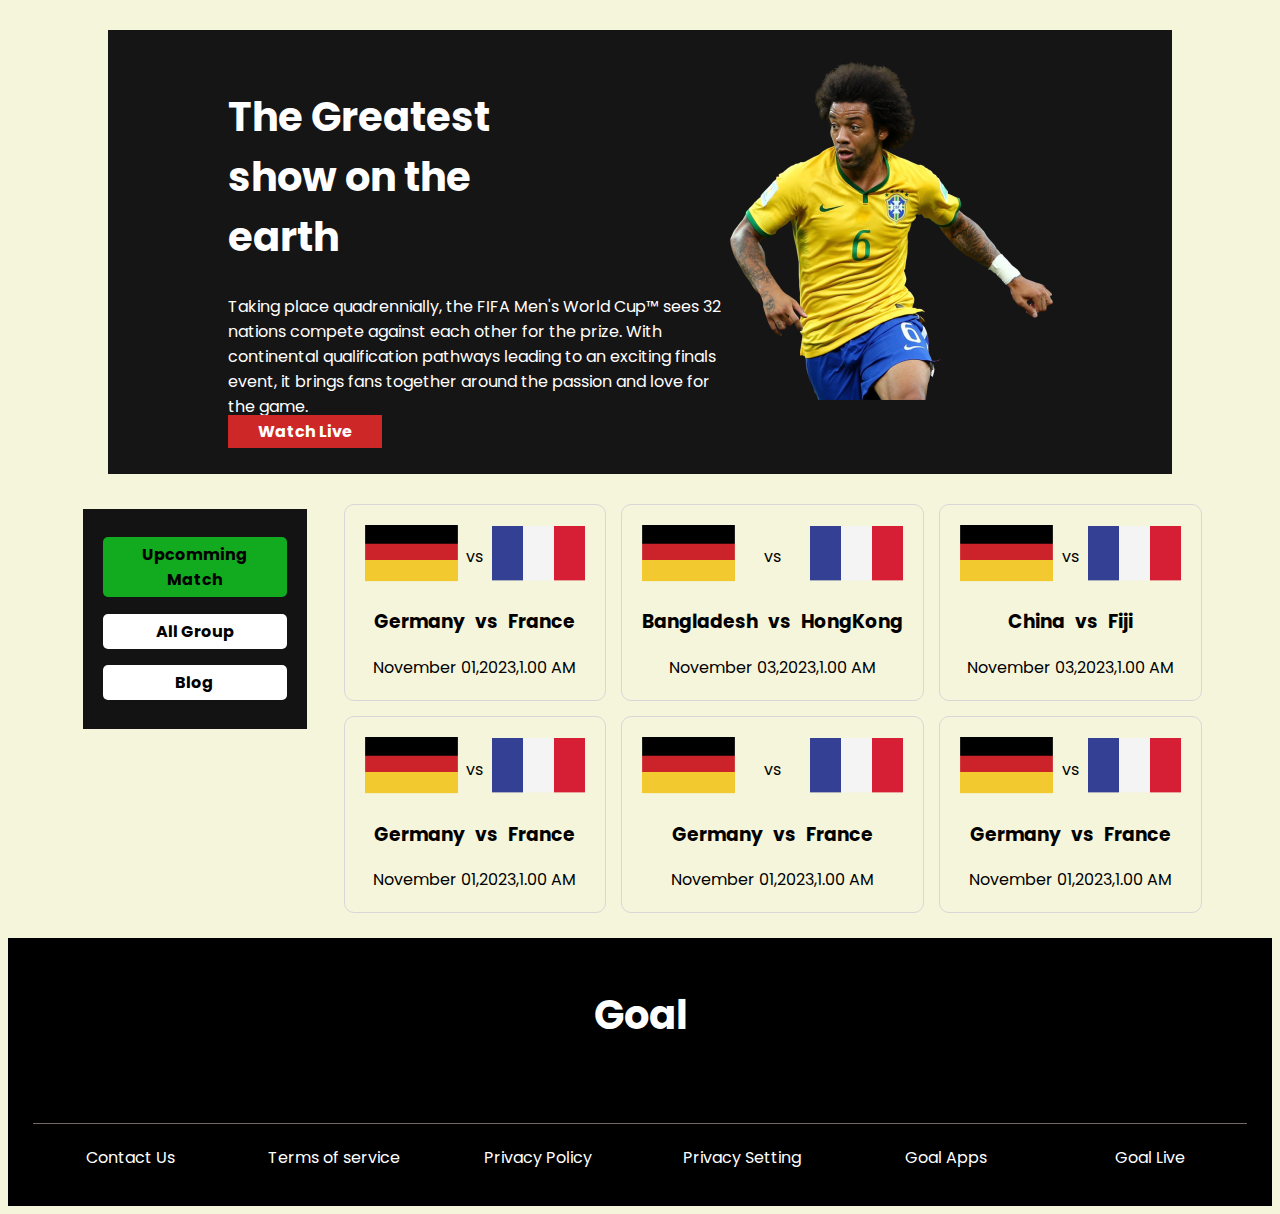
==== commit d4ffa4ac: "Final Test Responsive3" ====
--- a/upcomming.html
+++ b/upcomming.html
@@ -11,29 +11,33 @@
 
 <body>
     <main>
+        <!----------------------------------------------
+                    header section 
+        --------------------------------------------->
         <header class="header">
             <div class="header-sect-1">
                 <div>
                     <h1>The Greatest <br>show on the <br> earth</h1>
 
-                    <span class="header-sect-1-description">Lorem ipsum, dolor sit amet consectetur adipisicing elit.
-                        Ratione accusantium eveniet commodi est
-                        enim!
-                        Vitae, doloremque expedita. Amet, dolore in.</span>
+                    <span class="header-sect-1-description">Taking place quadrennially, the FIFA Men's World Cup™ sees
+                        32 nations compete against each other for the prize. With continental qualification pathways
+                        leading to an exciting finals event, it brings fans together around the passion and love for the
+                        game.</span>
                     <br>
                     <div>
                         <a class="link-button" href="https://www.youtube.com/watch?v=fJwJyI7V76Y" target="_blank"
                             rel="noopener noreferrer">Watch Live <i class="fas fa-angle-right filled"></i> </a>
                     </div>
                 </div>
-
-                <!-- <i class="fa-solid fa-angle-right"></i> -->
             </div>
             <div class="header-sect-2">
                 <img src="assets/Banner Image.png" alt="">
             </div>
         </header>
         <section class="transfer-container-upcomming">
+            <!----------------------------------------------
+                    Button section
+        --------------------------------------------->
             <div class="button-block-upcomming">
                 <div style="background-color: rgb(18, 170, 30)" class="button-shape">
                     <a class="shape1" href="http://127.0.0.1:5500/upcomming.html" target="_blank"
@@ -49,7 +53,9 @@
                 </div>
             </div>
 
-
+            <!----------------------------------------------
+                    Upcomming Match between country
+        --------------------------------------------->
             <div class="grid-flag-container">
                 <section class="grid-item">
                     <div class="grid-flag">
@@ -196,6 +202,10 @@
 
         </section>
     </main>
+
+    <!----------------------------------------------
+                    Footer section 
+        --------------------------------------------->
     <footer>
         <h1>Goal</h1>
 
@@ -226,7 +236,6 @@
                 <p>Goal Live</p>
             </div>
         </div>
-        <!-- style social media button -->
 
     </footer>
 </body>
--- a/css/style.css
+++ b/css/style.css
@@ -19,12 +19,9 @@
 /* header styles */
 .header {
     display: flex;
-    /* padding-left: 80px;
-    /* padding-right: 80px;* */
-    padding-top: 30px;
-    /* padding-bottom: 40px; */
+    padding: 30px;
     background-color: rgb(22, 21, 21);
-    margin-bottom: 30px;
+    margin: 30px;
     color: white;
     justify-content: center;
 
@@ -44,8 +41,7 @@
     margin-bottom: -7px;
 }
 
-
-
+/* link button style */
 
 .link-button {
     padding: 5px 30px;
@@ -61,16 +57,11 @@
 
 }
 
-/* Transfer container styles */
-/* .player-transfer-padding {
-    padding: 20px;
-} */
+/* transfer-container for player transfer  */
 
 .transfer-container {
-    /* display: flex; */
     display: grid;
     grid-template-columns: repeat(2, 1fr);
-    /* grid-column-gap: 20px; */
     justify-content: center;
 
 }
@@ -95,6 +86,7 @@
 }
 
 /* 3 button link style*/
+
 .button-shape {
     text-decoration: none;
     text-align: center;
@@ -156,10 +148,11 @@
     align-items: center;
 }
 
+/* styel for transfer-container-upcomming */
 .transfer-container-upcomming {
     display: flex;
     gap: 2rem;
-    margin: 80px;
+    /* margin: 80px; */
 }
 
 .transfer-shape {
@@ -235,7 +228,7 @@
 /* upcomming page section */
 .grid-flag-container {
     display: grid;
-    width: 100%;
+    width: 77%;
     grid-template-columns: repeat(3, 1fr);
     gap: 15px;
     justify-content: center;
@@ -273,7 +266,6 @@
 
 /* Media query */
 
-/* Media query for mobile device */
 /* Media query for mobile device */
 @media only screen and (max-width: 688px) {
     .header {
@@ -344,6 +336,8 @@
 }
 
 /* Media query for tablet device */
+
+
 @media (min-width:689px) and (max-width:992px) {
     .transfer-container {
         /* display: flex; */
@@ -351,8 +345,6 @@
         grid-template-columns: repeat(1, 1fr);
         grid-column-gap: 15px;
         justify-content: center;
-        background-color: aquamarine;
-
     }
 
     .transfer-container-upcomming {
